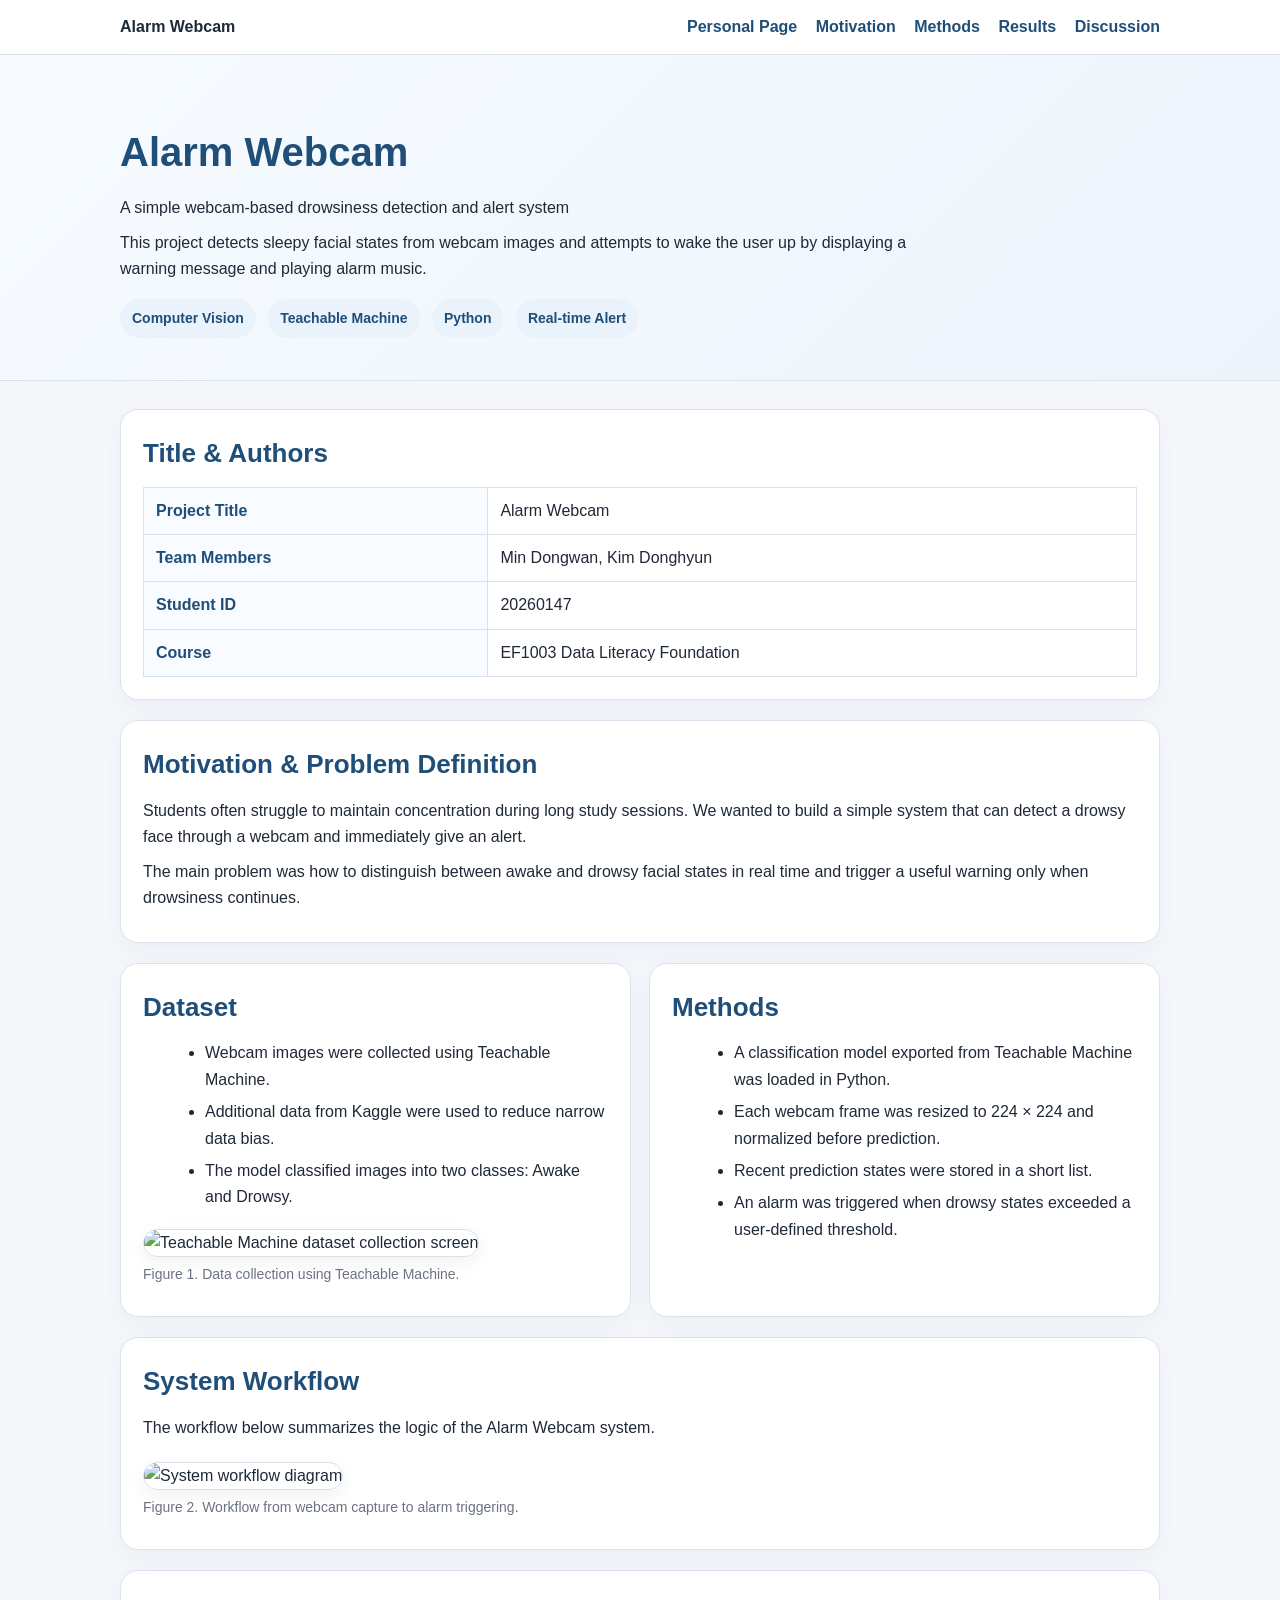
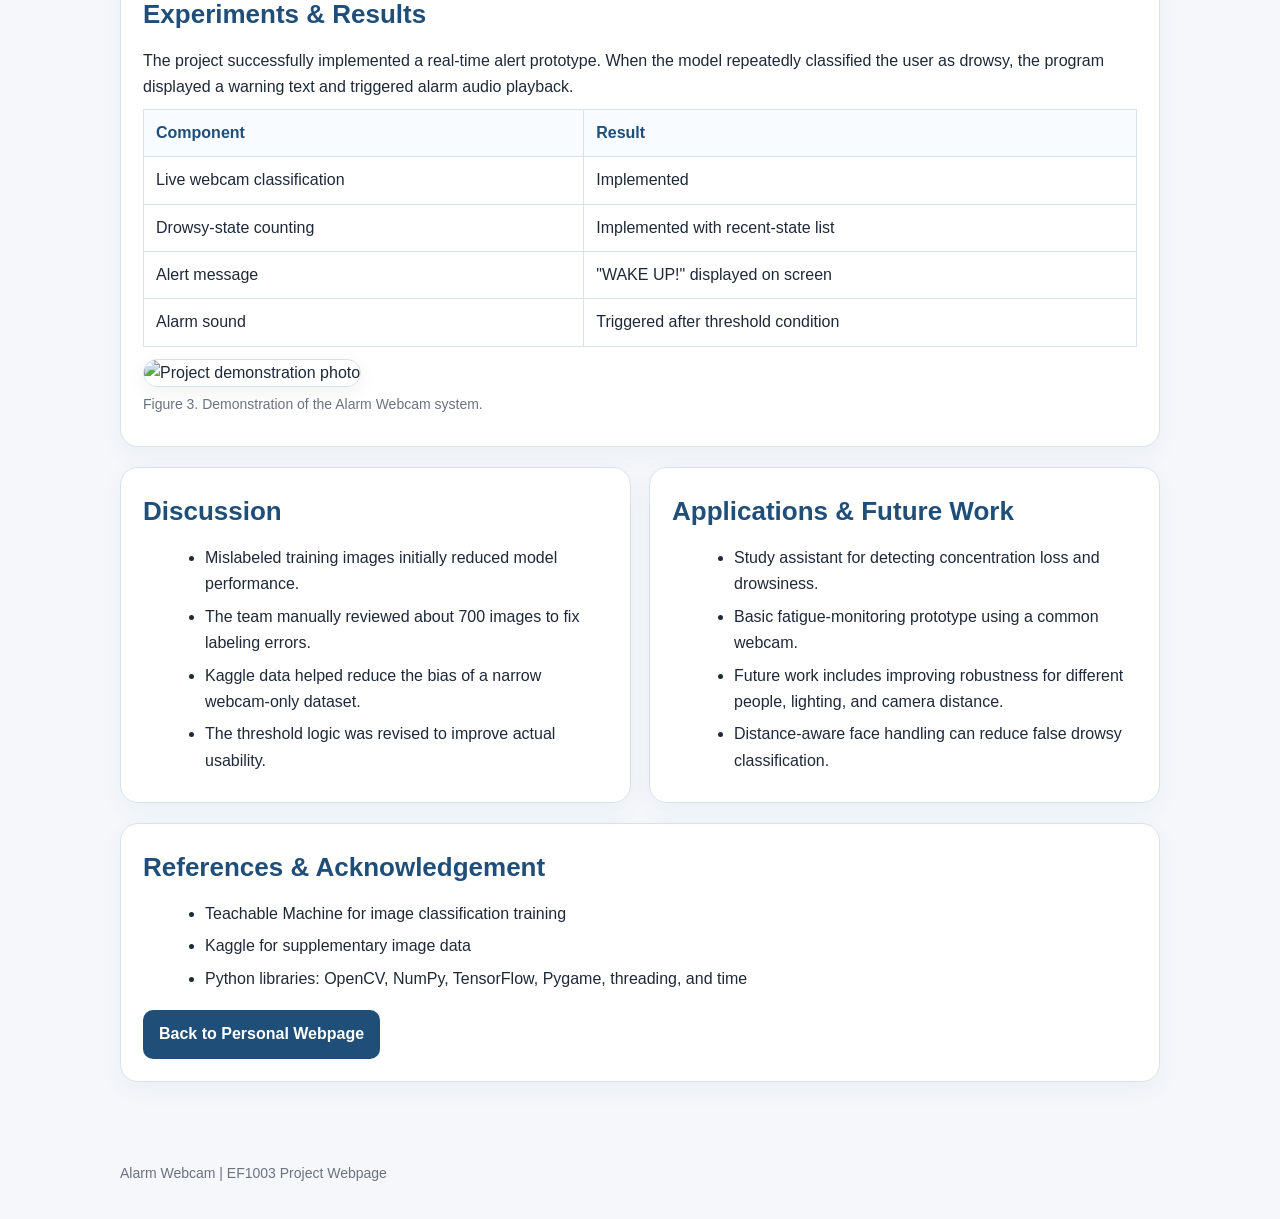
==== project_alarm_webcam.html @ 1be95014 "Add files via upload" ====
<!DOCTYPE html>
<html lang="en">
<head>
  <meta charset="UTF-8">
  <meta name="viewport" content="width=device-width, initial-scale=1.0">
  <title>Alarm Webcam | Project Webpage</title>
  <link rel="stylesheet" href="style.css">
</head>
<body>
  <nav class="topbar">
    <div class="container inner">
      <div><strong>Alarm Webcam</strong></div>
      <div class="links">
        <a href="index.html">Personal Page</a>
        <a href="#motivation">Motivation</a>
        <a href="#methods">Methods</a>
        <a href="#results">Results</a>
        <a href="#discussion">Discussion</a>
      </div>
    </div>
  </nav>

  <header class="hero">
    <div class="container">
      <h1>Alarm Webcam</h1>
      <p>A simple webcam-based drowsiness detection and alert system</p>
      <p>This project detects sleepy facial states from webcam images and attempts to wake the user up by displaying a warning message and playing alarm music.</p>
      <div class="badges">
        <span>Computer Vision</span>
        <span>Teachable Machine</span>
        <span>Python</span>
        <span>Real-time Alert</span>
      </div>
    </div>
  </header>

  <main>
    <div class="container">
      <section class="card">
        <h2>Title & Authors</h2>
        <table class="table">
          <tr><th>Project Title</th><td>Alarm Webcam</td></tr>
          <tr><th>Team Members</th><td>Min Dongwan, Kim Donghyun</td></tr>
          <tr><th>Student ID</th><td>20260147</td></tr>
          <tr><th>Course</th><td>EF1003 Data Literacy Foundation</td></tr>
        </table>
      </section>

      <section id="motivation" class="card">
        <h2>Motivation & Problem Definition</h2>
        <p>Students often struggle to maintain concentration during long study sessions. We wanted to build a simple system that can detect a drowsy face through a webcam and immediately give an alert.</p>
        <p>The main problem was how to distinguish between awake and drowsy facial states in real time and trigger a useful warning only when drowsiness continues.</p>
      </section>

      <section id="methods" class="grid-2">
        <div class="card">
          <h2>Dataset</h2>
          <ul>
            <li>Webcam images were collected using Teachable Machine.</li>
            <li>Additional data from Kaggle were used to reduce narrow data bias.</li>
            <li>The model classified images into two classes: Awake and Drowsy.</li>
          </ul>
          <img src="dataset.png" alt="Teachable Machine dataset collection screen" class="project-image">
          <p class="caption">Figure 1. Data collection using Teachable Machine.</p>
        </div>
        <div class="card">
          <h2>Methods</h2>
          <ul>
            <li>A classification model exported from Teachable Machine was loaded in Python.</li>
            <li>Each webcam frame was resized to 224 × 224 and normalized before prediction.</li>
            <li>Recent prediction states were stored in a short list.</li>
            <li>An alarm was triggered when drowsy states exceeded a user-defined threshold.</li>
          </ul>
        </div>
      </section>

      <section class="card">
        <h2>System Workflow</h2>
        <p>The workflow below summarizes the logic of the Alarm Webcam system.</p>
        <img src="workflow.png" alt="System workflow diagram" class="project-image">
        <p class="caption">Figure 2. Workflow from webcam capture to alarm triggering.</p>
      </section>

      <section id="results" class="card">
        <h2>Experiments & Results</h2>
        <p>The project successfully implemented a real-time alert prototype. When the model repeatedly classified the user as drowsy, the program displayed a warning text and triggered alarm audio playback.</p>
        <table class="table">
          <tr><th>Component</th><th>Result</th></tr>
          <tr><td>Live webcam classification</td><td>Implemented</td></tr>
          <tr><td>Drowsy-state counting</td><td>Implemented with recent-state list</td></tr>
          <tr><td>Alert message</td><td>"WAKE UP!" displayed on screen</td></tr>
          <tr><td>Alarm sound</td><td>Triggered after threshold condition</td></tr>
        </table>
        <img src="demo.jpg" alt="Project demonstration photo" class="project-image">
        <p class="caption">Figure 3. Demonstration of the Alarm Webcam system.</p>
      </section>

      <section id="discussion" class="grid-2">
        <div class="card">
          <h2>Discussion</h2>
          <ul>
            <li>Mislabeled training images initially reduced model performance.</li>
            <li>The team manually reviewed about 700 images to fix labeling errors.</li>
            <li>Kaggle data helped reduce the bias of a narrow webcam-only dataset.</li>
            <li>The threshold logic was revised to improve actual usability.</li>
          </ul>
        </div>
        <div class="card">
          <h2>Applications & Future Work</h2>
          <ul>
            <li>Study assistant for detecting concentration loss and drowsiness.</li>
            <li>Basic fatigue-monitoring prototype using a common webcam.</li>
            <li>Future work includes improving robustness for different people, lighting, and camera distance.</li>
            <li>Distance-aware face handling can reduce false drowsy classification.</li>
          </ul>
        </div>
      </section>

      <section class="card">
        <h2>References & Acknowledgement</h2>
        <ul>
          <li>Teachable Machine for image classification training</li>
          <li>Kaggle for supplementary image data</li>
          <li>Python libraries: OpenCV, NumPy, TensorFlow, Pygame, threading, and time</li>
        </ul>
        <a class="btn" href="index.html">Back to Personal Webpage</a>
      </section>
    </div>
  </main>

  <div class="container footer">Alarm Webcam | EF1003 Project Webpage</div>
</body>
</html>
---- style.css ----
:root {
  --bg: #f5f7fb;
  --card: #ffffff;
  --text: #1f2937;
  --muted: #6b7280;
  --line: #d9e2ec;
  --primary: #1f4e79;
  --primary-soft: #eaf2fb;
}
* { box-sizing: border-box; }
body {
  margin: 0;
  font-family: Arial, Helvetica, sans-serif;
  background: var(--bg);
  color: var(--text);
  line-height: 1.65;
}
.container {
  width: min(1040px, calc(100% - 32px));
  margin: 0 auto;
}
.topbar {
  position: sticky;
  top: 0;
  z-index: 100;
  background: rgba(255,255,255,0.96);
  backdrop-filter: blur(8px);
  border-bottom: 1px solid var(--line);
}
.topbar .inner {
  display: flex;
  justify-content: space-between;
  align-items: center;
  gap: 16px;
  padding: 14px 0;
}
.topbar a {
  color: var(--primary);
  text-decoration: none;
  font-weight: 700;
  margin-left: 14px;
}
.hero {
  padding: 64px 0 42px;
  background: linear-gradient(135deg, #f7fbff 0%, #edf4fc 100%);
  border-bottom: 1px solid var(--line);
}
.hero h1 {
  margin: 0 0 10px;
  font-size: 40px;
  color: var(--primary);
}
.hero p {
  margin: 8px 0;
  max-width: 820px;
}
.badges span {
  display: inline-block;
  margin: 8px 8px 0 0;
  padding: 8px 12px;
  background: var(--primary-soft);
  color: var(--primary);
  border-radius: 999px;
  font-size: 14px;
  font-weight: 700;
}
main {
  padding: 28px 0 56px;
}
.card {
  background: var(--card);
  border: 1px solid var(--line);
  border-radius: 18px;
  padding: 22px;
  box-shadow: 0 8px 24px rgba(31, 78, 121, 0.05);
  margin-bottom: 20px;
}
h2 {
  margin: 0 0 12px;
  color: var(--primary);
  font-size: 26px;
}
h3 {
  margin: 0 0 8px;
  color: #274e70;
}
p { margin: 8px 0; }
ul, ol { margin: 8px 0 0 22px; }
li { margin: 6px 0; }
.grid-2 {
  display: grid;
  grid-template-columns: repeat(2, minmax(0, 1fr));
  gap: 18px;
}
.kv {
  display: grid;
  grid-template-columns: 180px 1fr;
  gap: 8px 14px;
}
.kv div {
  padding: 6px 0;
  border-bottom: 1px solid #edf2f7;
}
.btn {
  display: inline-block;
  margin-top: 12px;
  background: var(--primary);
  color: white;
  text-decoration: none;
  padding: 11px 16px;
  border-radius: 10px;
  font-weight: 700;
}
.meta {
  color: var(--muted);
  font-size: 14px;
}
.table {
  width: 100%;
  border-collapse: collapse;
}
.table th, .table td {
  border: 1px solid var(--line);
  padding: 10px 12px;
  vertical-align: top;
}
.table th {
  text-align: left;
  background: #f8fbff;
  color: var(--primary);
}
.project-image {
  width: 100%;
  max-width: 860px;
  border-radius: 14px;
  border: 1px solid var(--line);
  margin-top: 12px;
  box-shadow: 0 6px 20px rgba(0,0,0,0.06);
}
.caption {
  color: var(--muted);
  font-size: 14px;
  margin-top: 6px;
}
.footer {
  color: var(--muted);
  font-size: 14px;
  padding: 4px 0 34px;
}
@media (max-width: 760px) {
  .grid-2 { grid-template-columns: 1fr; }
  .kv { grid-template-columns: 1fr; }
  .topbar .inner { display: block; }
  .topbar .links { margin-top: 10px; }
  .topbar a { margin: 0 12px 0 0; display: inline-block; }
  .hero h1 { font-size: 32px; }
}
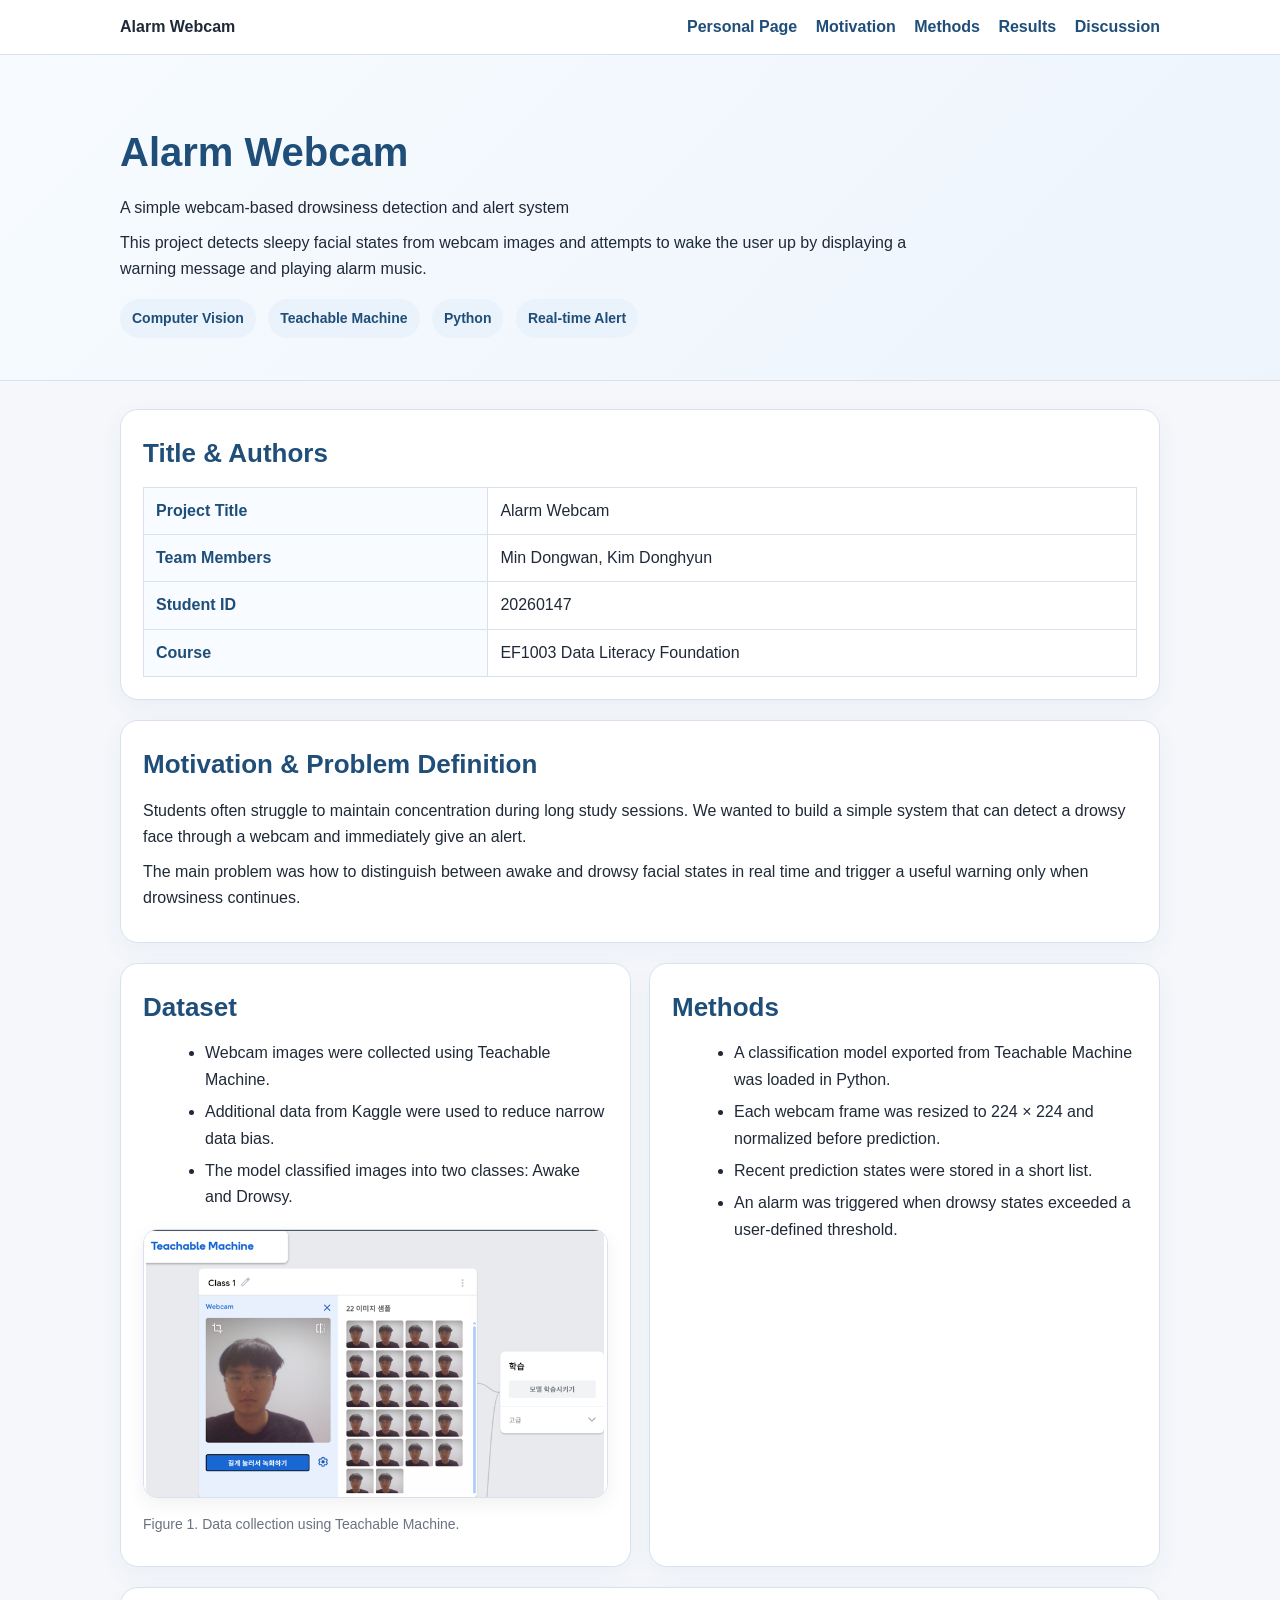
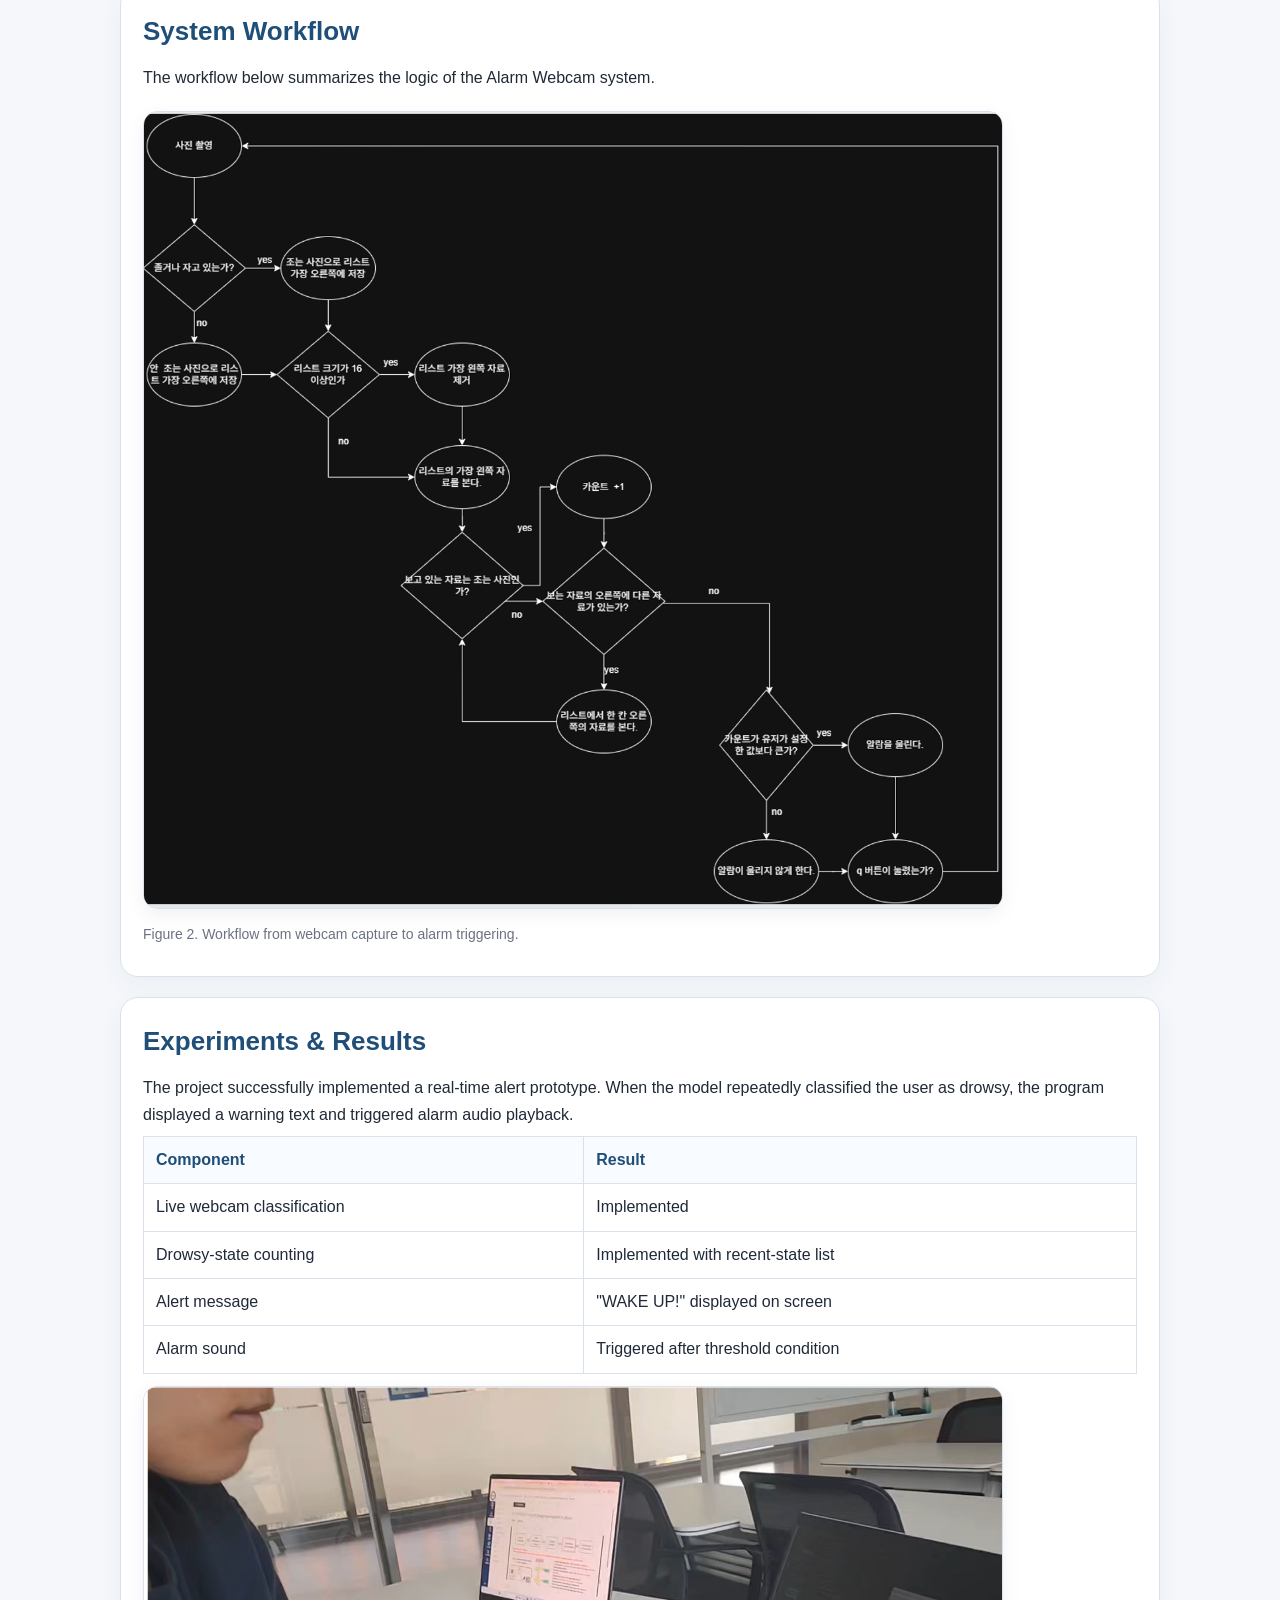
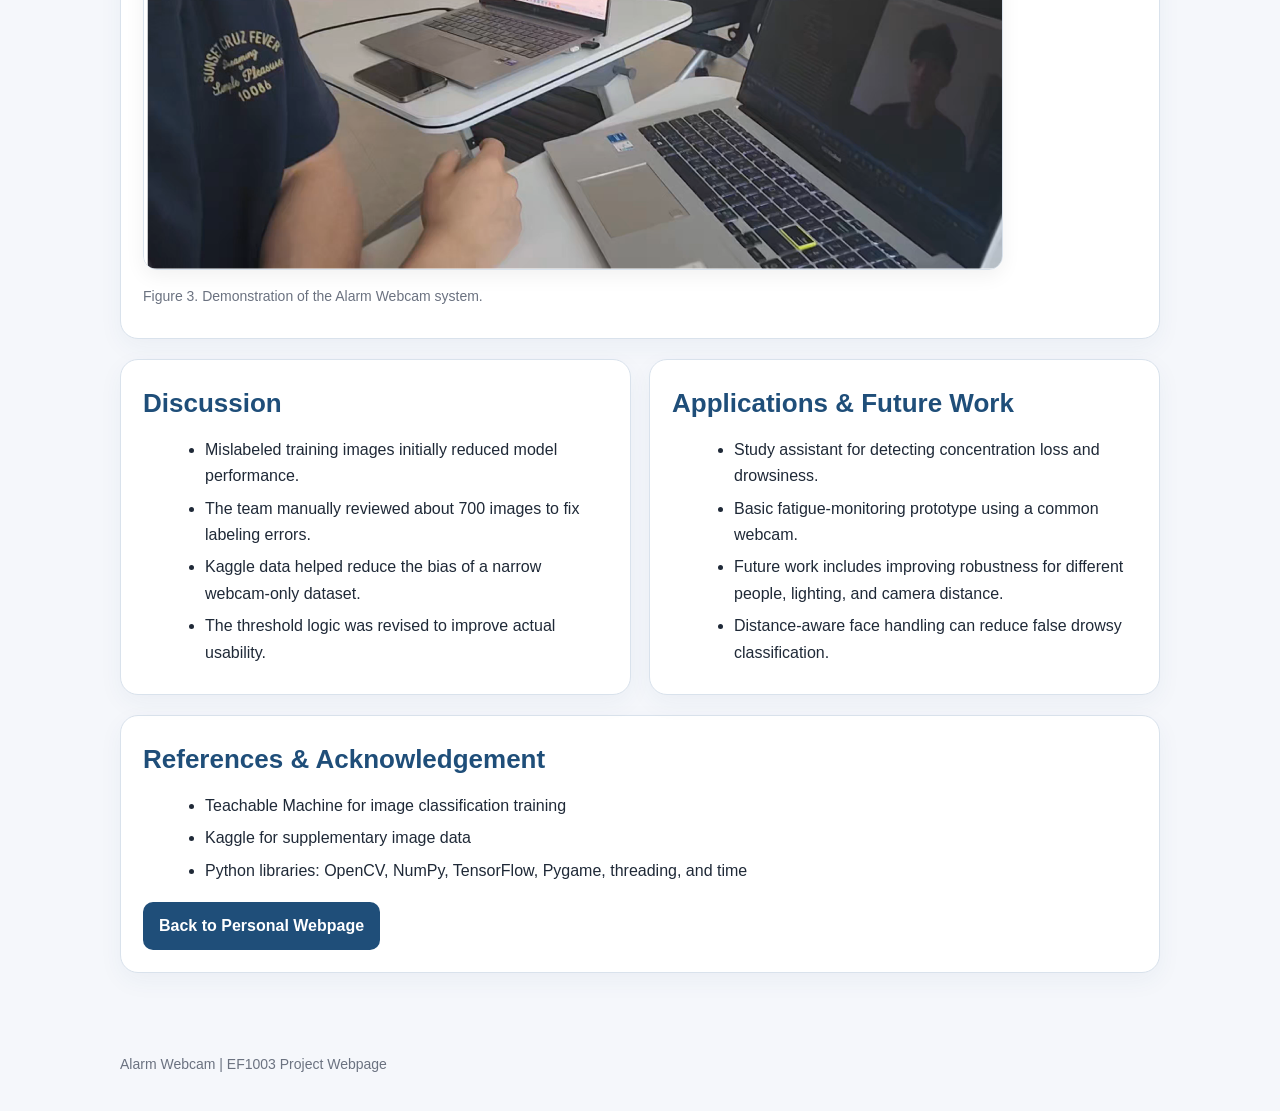
==== commit 65d38dd3: "Update project_alarm_webcam.html" ====
--- a/project_alarm_webcam.html
+++ b/project_alarm_webcam.html
@@ -1,4 +1,4 @@
-
+  
 <!DOCTYPE html>
 <html lang="en">
 <head>
@@ -92,7 +92,7 @@
           <tr><td>Alert message</td><td>"WAKE UP!" displayed on screen</td></tr>
           <tr><td>Alarm sound</td><td>Triggered after threshold condition</td></tr>
         </table>
-        <img src="demo.jpg" alt="Project demonstration photo" class="project-image">
+        <img src="demo.png" alt="Project demonstration photo" class="project-image">
         <p class="caption">Figure 3. Demonstration of the Alarm Webcam system.</p>
       </section>
 
